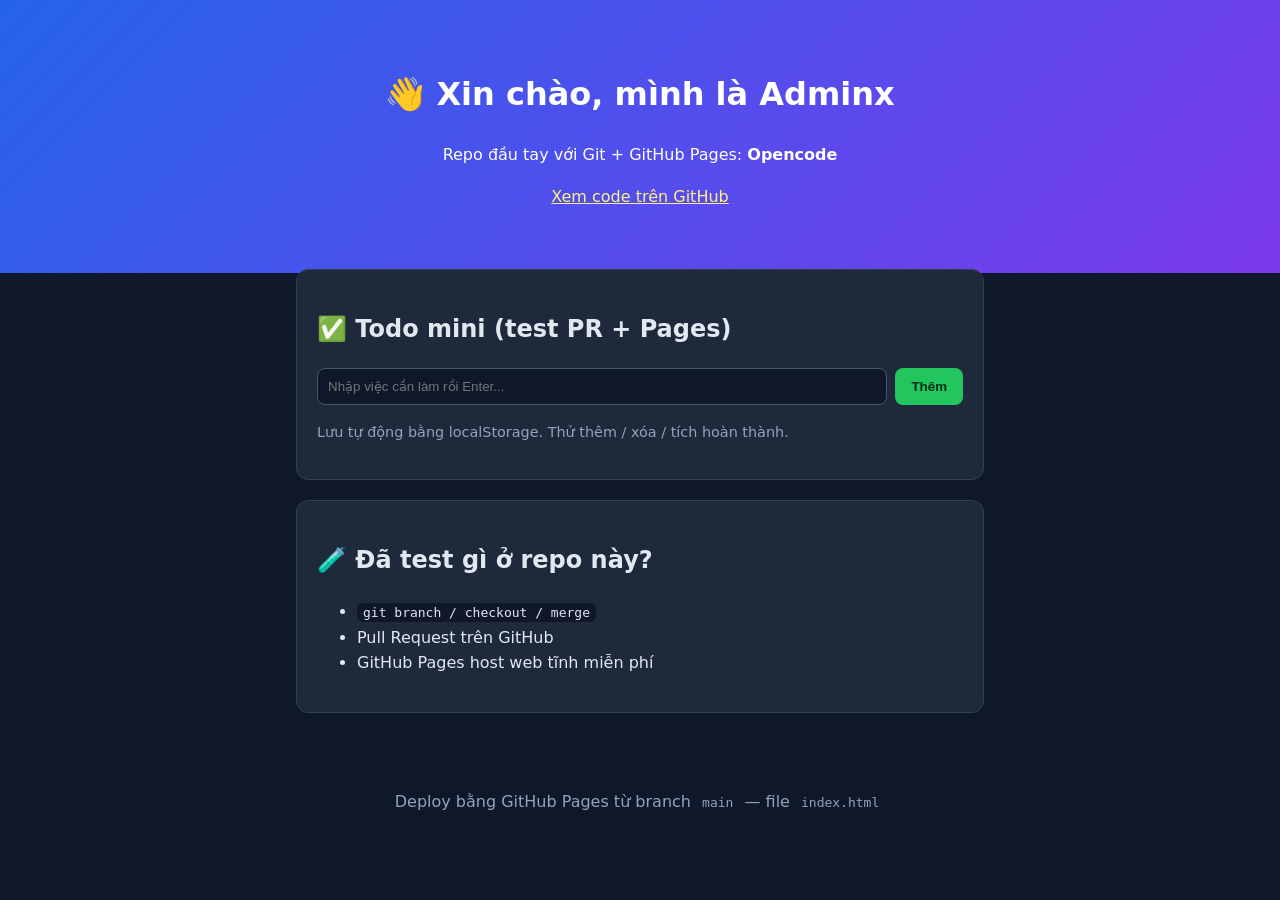
==== index.html @ 1fa7a7c0 "Add mini web: portfolio + todo app" ====
<!DOCTYPE html>
<html lang="vi">
<head>
  <meta charset="UTF-8" />
  <meta name="viewport" content="width=device-width, initial-scale=1.0" />
  <title>Opencode — Hello</title>
  <link rel="stylesheet" href="style.css" />
</head>
<body>
  <header>
    <h1>👋 Xin chào, mình là Adminx</h1>
    <p>Repo đầu tay với Git + GitHub Pages: <strong>Opencode</strong></p>
    <p>
      <a href="https://github.com/hoangthaiminh2007-dot/Opencode" target="_blank">Xem code trên GitHub</a>
    </p>
  </header>

  <main>
    <section class="card">
      <h2>✅ Todo mini (test PR + Pages)</h2>
      <form id="todo-form">
        <input id="todo-input" type="text" placeholder="Nhập việc cần làm rồi Enter..." autocomplete="off" />
        <button type="submit">Thêm</button>
      </form>
      <ul id="todo-list"></ul>
      <p class="hint">Lưu tự động bằng localStorage. Thử thêm / xóa / tích hoàn thành.</p>
    </section>

    <section class="card">
      <h2>🧪 Đã test gì ở repo này?</h2>
      <ul>
        <li><code>git branch / checkout / merge</code></li>
        <li>Pull Request trên GitHub</li>
        <li>GitHub Pages host web tĩnh miễn phí</li>
      </ul>
    </section>
  </main>

  <footer>
    <p>Deploy bằng GitHub Pages từ branch <code>main</code> — file <code>index.html</code></p>
  </footer>

  <script src="app.js"></script>
</body>
</html>
---- style.css ----
* { box-sizing: border-box; }
body {
  font-family: system-ui, -apple-system, "Segoe UI", Roboto, sans-serif;
  margin: 0; background: #0f172a; color: #e2e8f0;
  line-height: 1.6;
}
header {
  text-align: center; padding: 48px 20px;
  background: linear-gradient(135deg, #2563eb, #7c3aed);
  color: white;
}
header a { color: #fef08a; }
main {
  max-width: 720px; margin: -24px auto 40px; padding: 0 16px;
}
.card {
  background: #1e293b; border: 1px solid #334155;
  border-radius: 12px; padding: 20px; margin-top: 20px;
}
#todo-form { display: flex; gap: 8px; }
#todo-input {
  flex: 1; padding: 10px; border-radius: 8px;
  border: 1px solid #475569; background: #0f172a; color: white;
}
button {
  padding: 10px 16px; border: 0; border-radius: 8px;
  background: #22c55e; color: #052e16; font-weight: 700; cursor: pointer;
}
button:hover { filter: brightness(1.1); }
#todo-list { list-style: none; padding: 0; margin: 16px 0 0; }
#todo-list li {
  display: flex; align-items: center; gap: 8px;
  padding: 8px 10px; border-bottom: 1px solid #334155;
}
#todo-list li.done span { text-decoration: line-through; opacity: 0.6; }
#todo-list li button { background: #ef4444; color: white; padding: 4px 10px; margin-left: auto; }
.hint { color: #94a3b8; font-size: 0.9em; }
code { background: #0f172a; padding: 2px 6px; border-radius: 6px; }
footer { text-align: center; color: #94a3b8; padding: 20px; }
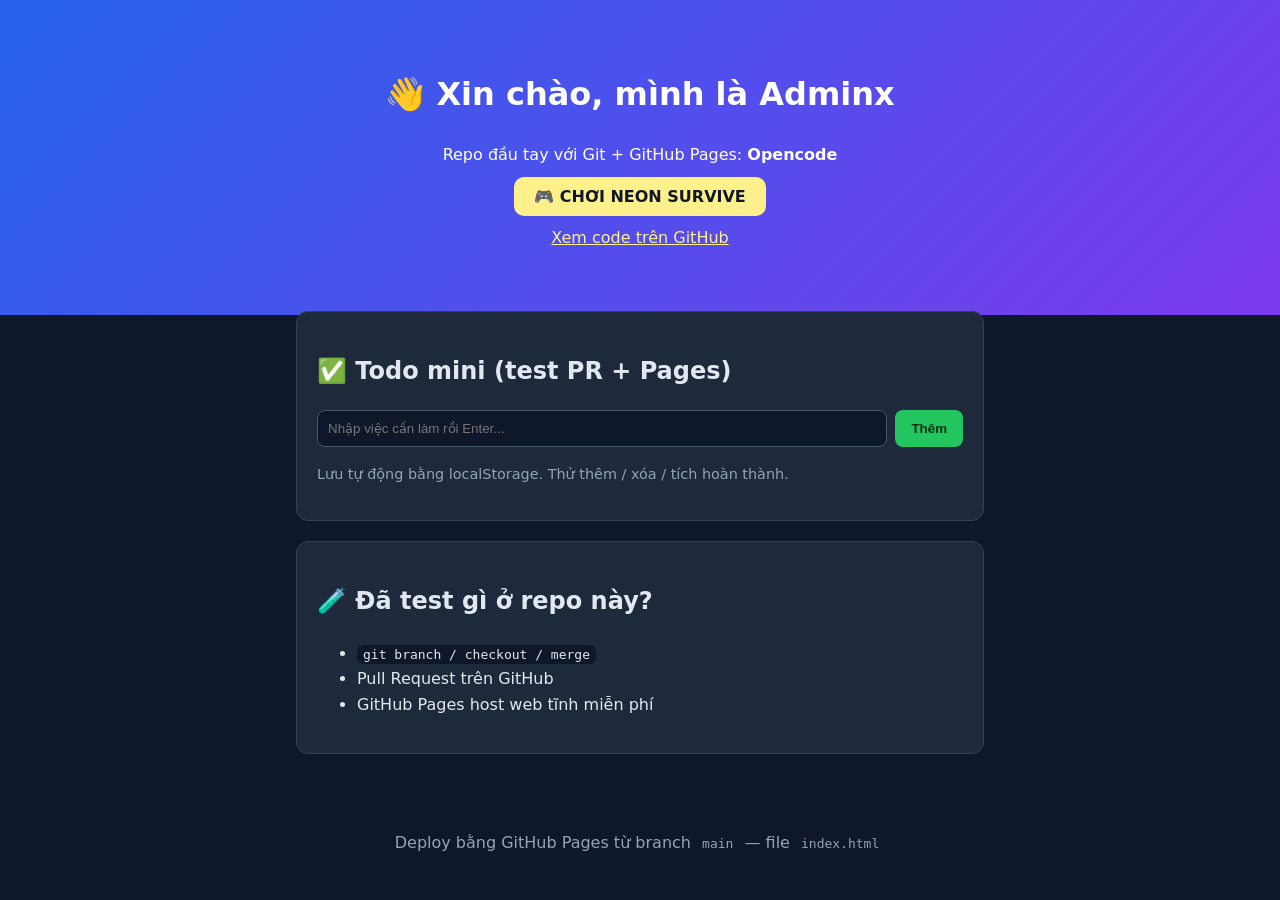
==== commit fd0ad568: "Add NEON SURVIVE game + link from homepage" ====
--- a/index.html
+++ b/index.html
@@ -10,6 +10,9 @@
   <header>
     <h1>👋 Xin chào, mình là Adminx</h1>
     <p>Repo đầu tay với Git + GitHub Pages: <strong>Opencode</strong></p>
+    <p>
+      <a href="game.html" style="background:#fef08a;color:#0f172a;padding:10px 20px;border-radius:10px;text-decoration:none;font-weight:800;">🎮 CHƠI NEON SURVIVE</a>
+    </p>
     <p>
       <a href="https://github.com/hoangthaiminh2007-dot/Opencode" target="_blank">Xem code trên GitHub</a>
     </p>
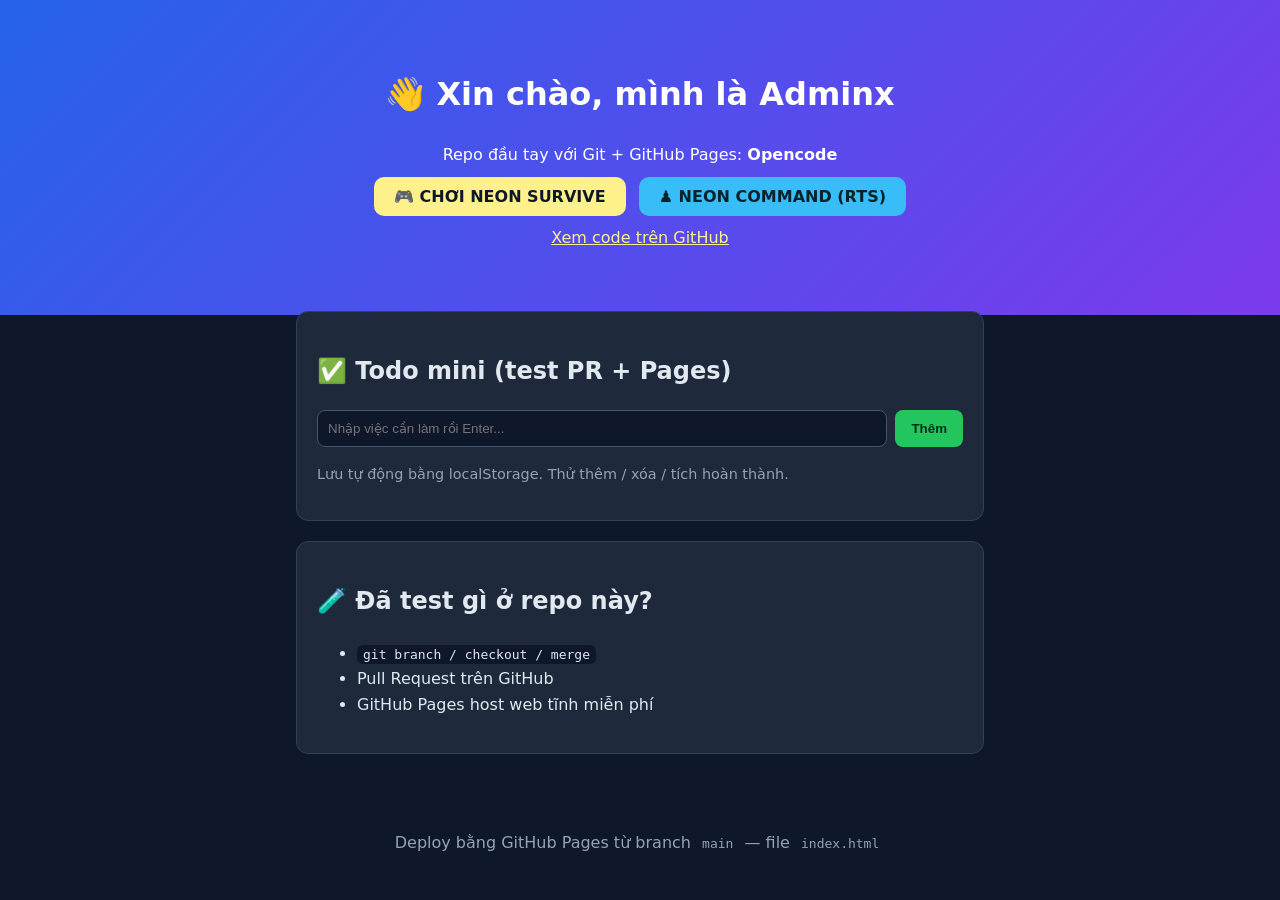
==== commit 44805024: "Add RTS MVP: Neon Command" ====
--- a/index.html
+++ b/index.html
@@ -12,6 +12,7 @@
     <p>Repo đầu tay với Git + GitHub Pages: <strong>Opencode</strong></p>
     <p>
       <a href="game.html" style="background:#fef08a;color:#0f172a;padding:10px 20px;border-radius:10px;text-decoration:none;font-weight:800;">🎮 CHƠI NEON SURVIVE</a>
+      <a href="rts/" style="background:#38bdf8;color:#04222a;padding:10px 20px;border-radius:10px;text-decoration:none;font-weight:800;margin-left:8px;">♟️ NEON COMMAND (RTS)</a>
     </p>
     <p>
       <a href="https://github.com/hoangthaiminh2007-dot/Opencode" target="_blank">Xem code trên GitHub</a>
